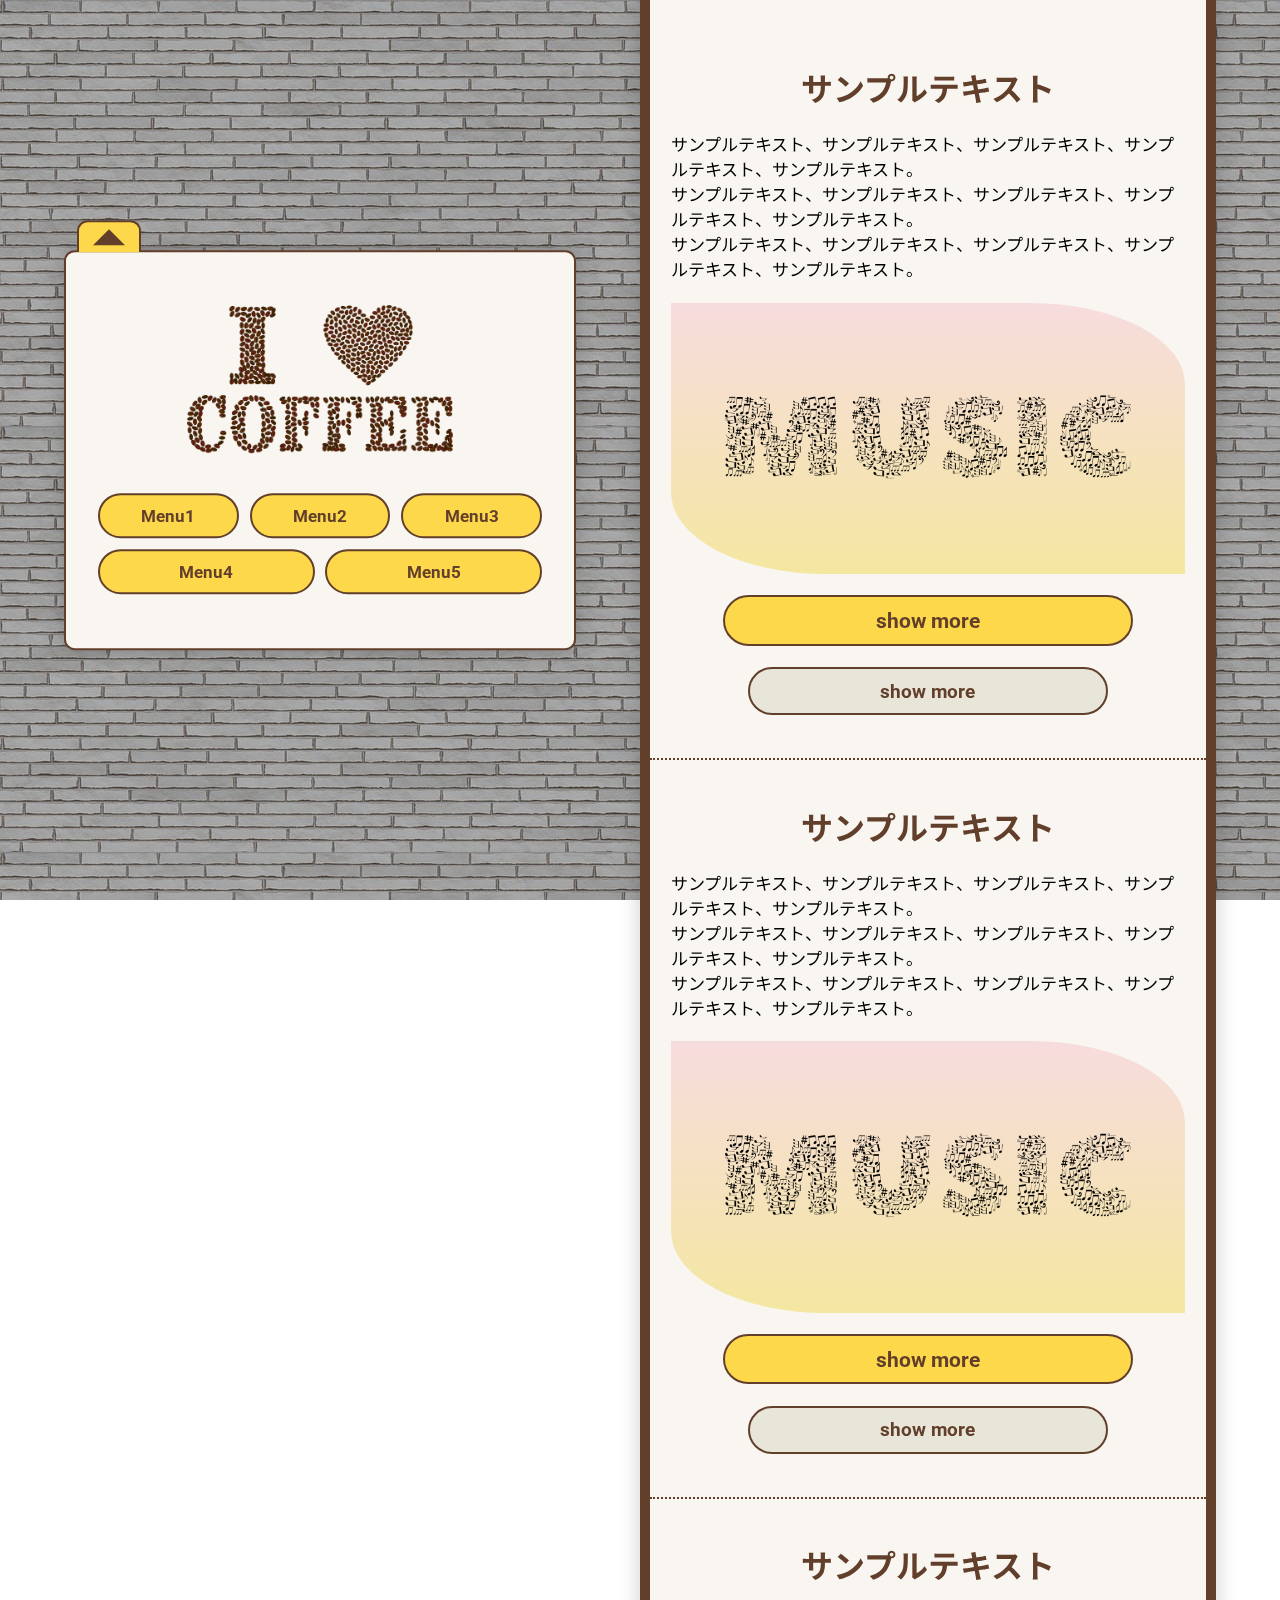
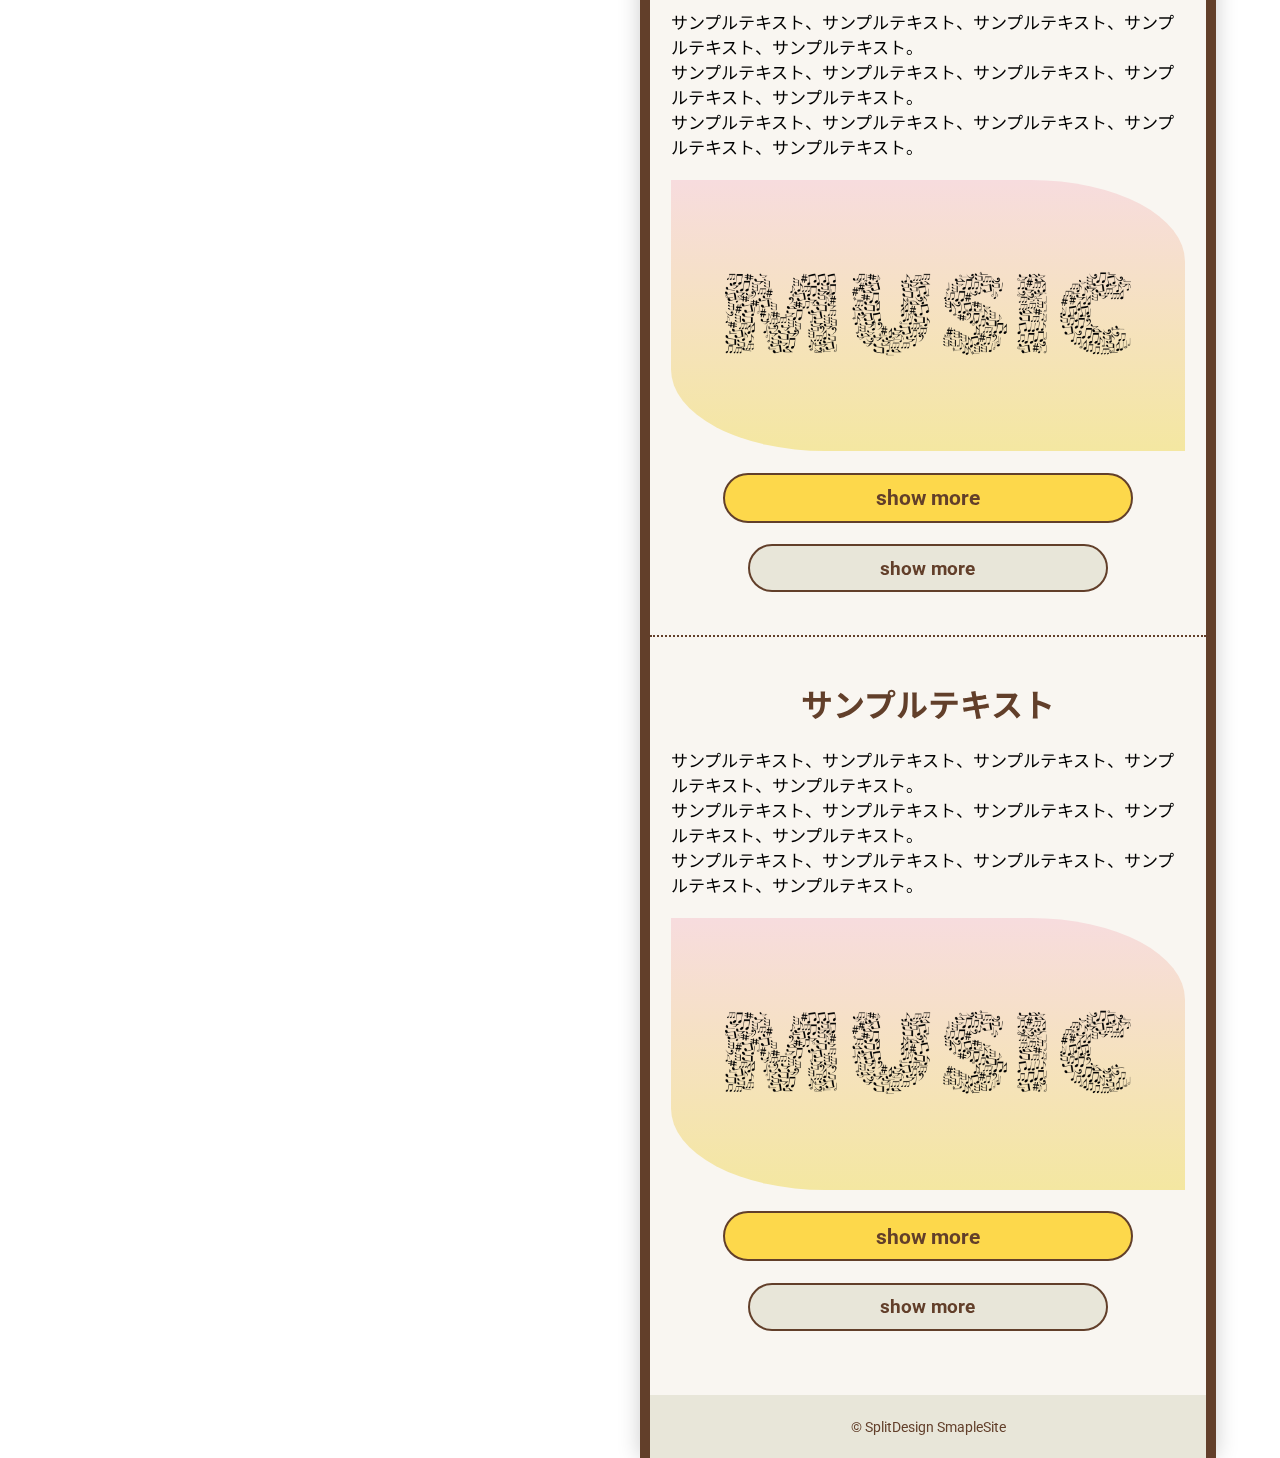
==== particle/index.htm @ b9b0588c "creat partice paturn" ====
<!DOCTYPE html>
<html lang="ja">
<head>
  <meta charset="UTF-8">
  <meta name="viewport" content="width=device-width, initial-scale=1.0">
  <title>SplitDesign</title>

  <link rel="stylesheet" href="https://cdn.jsdelivr.net/npm/yakuhanjp@3.4.1/dist/css/yakuhanjp.css">
  <link rel="preconnect" href="https://fonts.googleapis.com">
  <link rel="preconnect" href="https://fonts.gstatic.com" crossorigin>
  <link href="https://fonts.googleapis.com/css2?family=Noto+Sans+JP:wght@400;700&family=Roboto:wght@400;700&display=swap" rel="stylesheet">
  <link rel="stylesheet" href="./css/style.css">
</head>
<body>

  <div id="particles-js"></div>

  <!-- splitHdr[S] -->
  <header class="splitHdr">
    <div class="splitHdrSpBtn"></div>
    <div class="splitHdr_logo">
      <h1>
        <picture>
          <source media="(min-width: 901px)" srcset="./img/love-1759137_1280.png">
          <img src="" alt="i love coffee">
        </picture>
      </h1>
    </div>
    <nav class="splitHdrNav">
      <ul>
        <li><a class="apllyBtn" href="">Menu1</a></li>
        <li><a class="apllyBtn" href="">Menu2</a></li>
        <li><a class="apllyBtn" href="">Menu3</a></li>
        <li><a class="apllyBtn" href="">Menu4</a></li>
        <li><a class="apllyBtn" href="">Menu5</a></li>
      </ul>
    </nav>
  </header>
  <!-- splitHdr[E] -->

  <!-- splitContents[S] -->
  <div class="splitContents">
    <main class="splitMain">
      <div class="mv">
        <div class="mvText">
          <picture>
            <source media="(max-width: 900px)" srcset="./img/love-1759137_1280_sp.png">
            <img src="" alt="i love coffee">
          </picture>
        </div>
      </div>
      <section class="splitSec sec01">
        <h2 class="splitSecTtl">サンプルテキスト</h2>
        <div class="splitSecBlk">
          <p>サンプルテキスト、サンプルテキスト、サンプルテキスト、サンプルテキスト、サンプルテキスト。</p>
          <p>サンプルテキスト、サンプルテキスト、サンプルテキスト、サンプルテキスト、サンプルテキスト。</p>
          <p>サンプルテキスト、サンプルテキスト、サンプルテキスト、サンプルテキスト、サンプルテキスト。</p>
        </div>
        <div class="splitSecBlk">
          <div class="sec01img">
            <img src="./img/abstract-2099064_1280.png" alt="Music">
          </div>
        </div>
        <div class="splitSecBlk">
          <a href="" class="apllyBtn">show more</a>
        </div>
        <div class="splitSecBlk">
          <a href="" class="apllyBtn is-second">show more</a>
        </div>
      </section>
      <section class="splitSec sec01">
        <h2 class="splitSecTtl">サンプルテキスト</h2>
        <div class="splitSecBlk">
          <p>サンプルテキスト、サンプルテキスト、サンプルテキスト、サンプルテキスト、サンプルテキスト。</p>
          <p>サンプルテキスト、サンプルテキスト、サンプルテキスト、サンプルテキスト、サンプルテキスト。</p>
          <p>サンプルテキスト、サンプルテキスト、サンプルテキスト、サンプルテキスト、サンプルテキスト。</p>
        </div>
        <div class="splitSecBlk">
          <div class="sec01img">
            <img src="./img/abstract-2099064_1280.png" alt="Music">
          </div>
        </div>
        <div class="splitSecBlk">
          <a href="" class="apllyBtn">show more</a>
        </div>
        <div class="splitSecBlk">
          <a href="" class="apllyBtn is-second">show more</a>
        </div>
      </section>
      <section class="splitSec sec01">
        <h2 class="splitSecTtl">サンプルテキスト</h2>
        <div class="splitSecBlk">
          <p>サンプルテキスト、サンプルテキスト、サンプルテキスト、サンプルテキスト、サンプルテキスト。</p>
          <p>サンプルテキスト、サンプルテキスト、サンプルテキスト、サンプルテキスト、サンプルテキスト。</p>
          <p>サンプルテキスト、サンプルテキスト、サンプルテキスト、サンプルテキスト、サンプルテキスト。</p>
        </div>
        <div class="splitSecBlk">
          <div class="sec01img">
            <img src="./img/abstract-2099064_1280.png" alt="Music">
          </div>
        </div>
        <div class="splitSecBlk">
          <a href="" class="apllyBtn">show more</a>
        </div>
        <div class="splitSecBlk">
          <a href="" class="apllyBtn is-second">show more</a>
        </div>
      </section>
      <section class="splitSec sec01">
        <h2 class="splitSecTtl">サンプルテキスト</h2>
        <div class="splitSecBlk">
          <p>サンプルテキスト、サンプルテキスト、サンプルテキスト、サンプルテキスト、サンプルテキスト。</p>
          <p>サンプルテキスト、サンプルテキスト、サンプルテキスト、サンプルテキスト、サンプルテキスト。</p>
          <p>サンプルテキスト、サンプルテキスト、サンプルテキスト、サンプルテキスト、サンプルテキスト。</p>
        </div>
        <div class="splitSecBlk">
          <div class="sec01img">
            <img src="./img/abstract-2099064_1280.png" alt="Music">
          </div>
        </div>
        <div class="splitSecBlk">
          <a href="" class="apllyBtn">show more</a>
        </div>
        <div class="splitSecBlk">
          <a href="" class="apllyBtn is-second">show more</a>
        </div>
      </section>
    </main>

    <footer class="splitFtr">
      <small class="splitFtr_copy">&copy; SplitDesign SmapleSite</small>
    </footer>
  </div>
  <!-- splitContents[E] -->

  <script src="http://cdn.jsdelivr.net/particles.js/2.0.0/particles.min.js"></script>
  <script src="./js/main.js"></script>
</body>
</html>
---- particle/css/style.css ----
@charset "UTF-8";
* {
  margin: 0;
  padding: 0;
  box-sizing: border-box;
}

html {
  font-size: 0.8333333333vw;
}
@media screen and (max-width: 900px) {
  html {
    font-size: 1.6666666667vw;
  }
}
@media screen and (max-width: 600px) {
  html {
    font-size: 2.5641025641vw;
  }
}

body {
  font-size: 1.6rem;
  font-family: YakuHanJP, "Roboto", "Noto Sans JP", "Hiragino Sans", "Hiragino Kaku Gothic ProN", Meiryo, sans-serif;
  background: url(../img/wall-2933017_640.jpg) left top repeat;
  background-attachment: fixed;
}

ul, li {
  list-style: none;
}

img {
  width: 100%;
}

.apllyBtn {
  display: flex;
  align-items: center;
  justify-content: center;
  text-decoration: none;
  background: #623F2A;
  border: 0.2rem solid #623F2A;
  color: #623F2A;
  padding: 1rem 0;
  font-weight: bold;
  border-radius: 100vh;
  background: #FDD84B;
  transition: 0.3s;
}
.apllyBtn:hover {
  transform: scale(1.1);
}
.apllyBtn.is-second {
  background: #E8E6D9;
}

/* ===================================================
particles-js
=================================================== */
#particles-js {
  position: fixed; /*描画固定*/
  z-index: -1; /*描画を一番下に*/
  width: 100%;
  height: 100%;
  background: rgba(0, 0, 0, 0.3);
}

/* ===================================================
splitHdr
=================================================== */
.splitHdr {
  background: #F9F6F1;
  width: 40%;
  padding: 5rem 3rem;
  position: fixed;
  top: 50%;
  left: 5%;
  transform: translateY(-50%);
  border-radius: 1rem;
  border: 0.2rem solid #623F2A;
  box-shadow: 0 0 2rem rgba(0, 0, 0, 0.2);
}
@media screen and (max-width: 900px) {
  .splitHdr {
    width: 100%;
    position: fixed;
    top: 100%;
    left: 0;
    transform: translateY(-10%);
    padding: 2rem;
    transition: 0.3s;
  }
  .splitHdr.is-active {
    transform: translateY(-100%);
  }
  .splitHdr.is-active .splitHdrSpBtn::after {
    transform: translate(-50%, -50%) rotate(180deg);
  }
}

.splitHdrSpBtn {
  position: absolute;
  top: 0;
  left: 1rem;
  width: 6rem;
  height: 3rem;
  background: #FDD84B;
  transform: translateY(-100%);
  border: 0.2rem solid #623F2A;
  border-bottom: none;
  border-radius: 1rem 1rem 0 0;
  cursor: pointer;
}
.splitHdrSpBtn::after {
  content: "";
  position: absolute;
  top: 50%;
  left: 50%;
  transform: translate(-50%, -50%);
  border-left: 1.5rem solid rgba(0, 0, 0, 0);
  border-right: 1.5rem solid rgba(0, 0, 0, 0);
  border-bottom: 1.5rem solid #623F2A;
}

.splitHdr_logo {
  width: 60%;
  margin: 0 auto;
}
@media screen and (max-width: 900px) {
  .splitHdr_logo {
    display: none;
  }
}

.splitHdrNav {
  margin-top: 3rem;
}
@media screen and (max-width: 900px) {
  .splitHdrNav {
    margin-top: 0;
  }
}
.splitHdrNav ul {
  display: flex;
  flex-wrap: wrap;
  gap: 1rem;
}
.splitHdrNav li {
  width: calc((100% - 2rem) / 3);
}
.splitHdrNav li:nth-child(n+4) {
  width: calc((100% - 1rem) / 2);
}

/* ===================================================
splitContents
=================================================== */
.splitContents {
  width: 45%;
  margin-left: auto;
  margin-right: 5%;
  background: #F9F6F1;
  border-left: 1rem solid #623F2A;
  border-right: 1rem solid #623F2A;
  box-shadow: 0 0 2rem rgba(0, 0, 0, 0.2);
}
@media screen and (max-width: 900px) {
  .splitContents {
    width: 80%;
    margin-left: auto;
    margin-right: auto;
  }
}
@media screen and (max-width: 600px) {
  .splitContents {
    width: 100%;
    border-left: none;
    border-right: none;
  }
}

/* ===================================================
splitMain
=================================================== */
.splitMain {
  padding: 2rem 0;
}

/* ===================================================
mv
=================================================== */
.mv {
  padding: 4rem 2rem 2rem;
}
@media screen and (min-width: 901px) {
  .mv {
    display: none;
  }
}

.mvText {
  text-align: center;
}
.mvText img {
  width: 60%;
}

/* ===================================================
splitSec
=================================================== */
.splitSec {
  padding: 4rem 2rem;
}
.splitSec + .splitSec {
  border-top: 0.2rem dotted #623F2A;
}
.splitSec .apllyBtn {
  width: 80%;
  font-size: 2rem;
  margin: 0 auto;
}
.splitSec .apllyBtn.is-second {
  font-size: 1.8rem;
  width: 70%;
}

.splitSecTtl {
  font-size: 3rem;
  text-align: center;
  color: #623F2A;
}

.splitSecBlk {
  margin-top: 2rem;
}

.sec01img {
  background: linear-gradient(#F7DCDE, #F4E7A1);
  padding: 3rem 5rem;
  border-radius: 0 30%;
}

/* ===================================================
splitFtr
=================================================== */
.splitFtr {
  background: #E8E6D9;
  color: #623F2A;
  padding: 2rem;
  text-align: center;
}/*# sourceMappingURL=style.css.map */
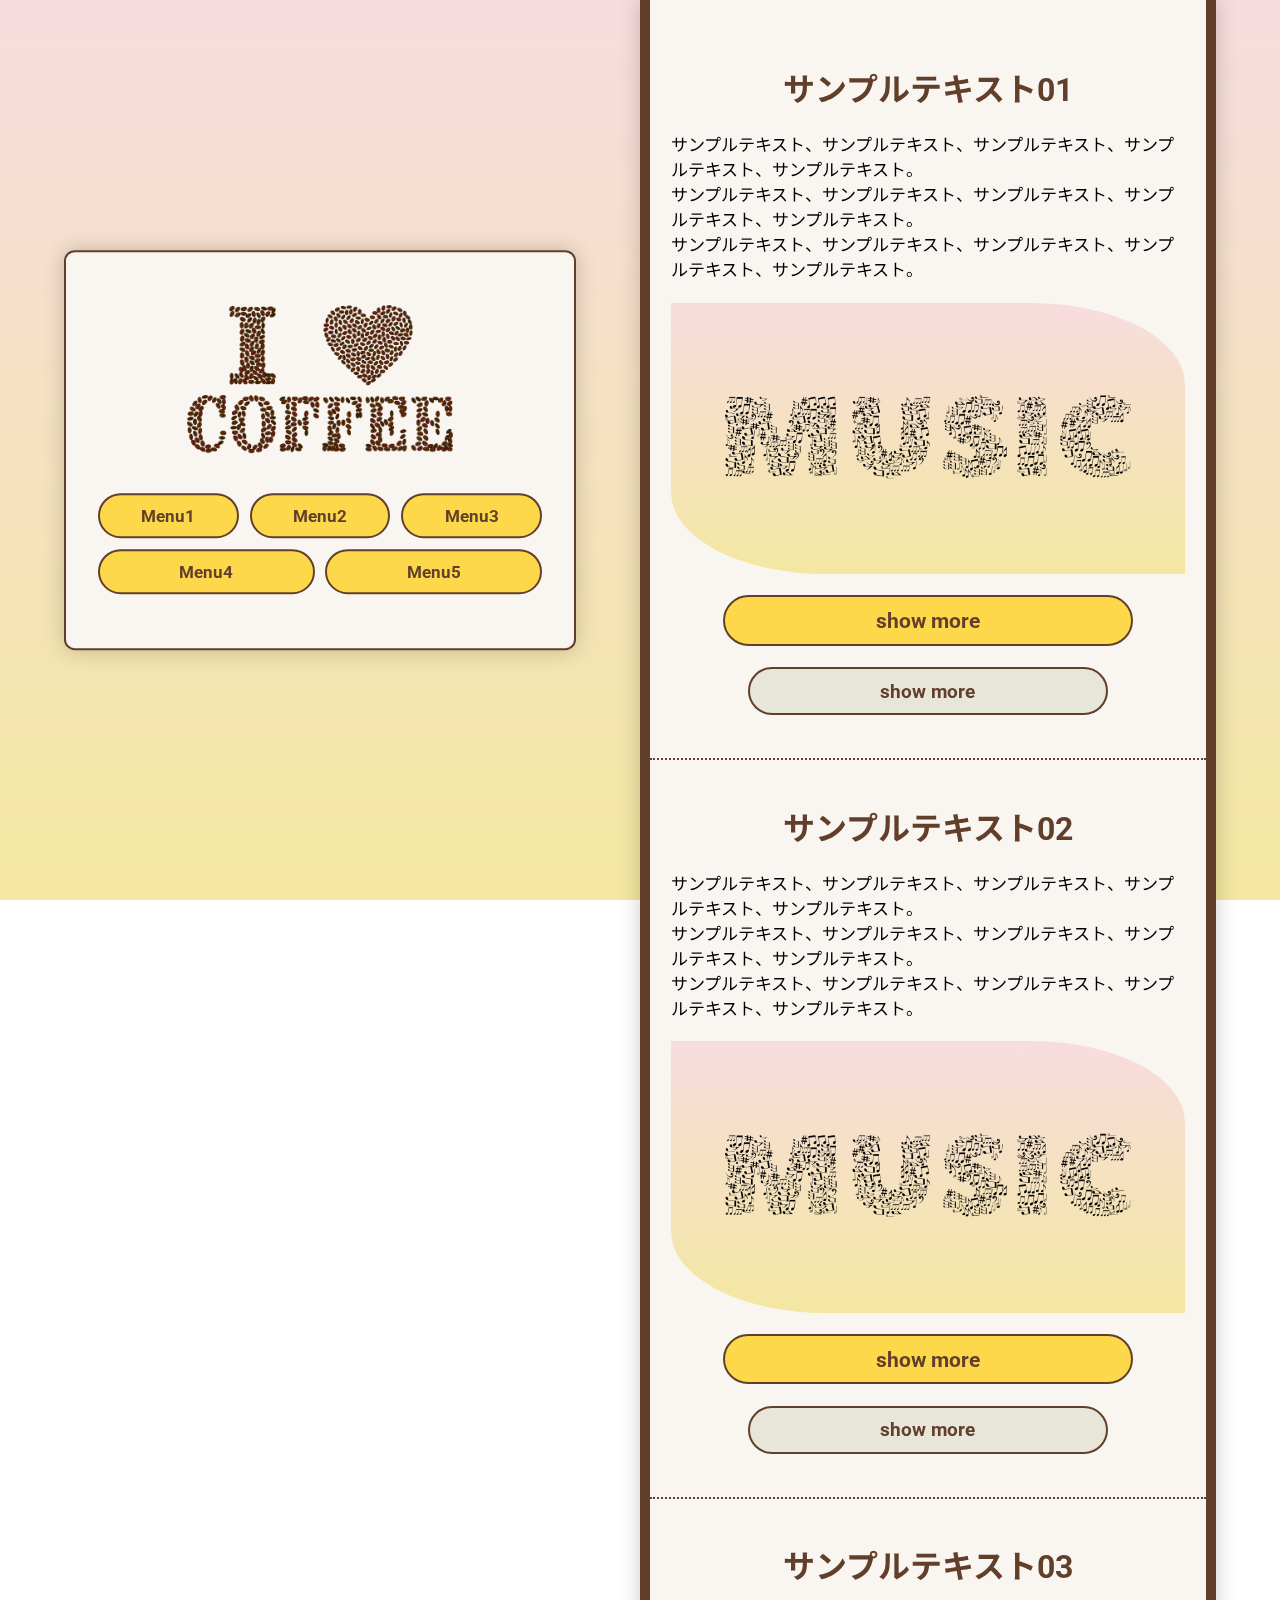
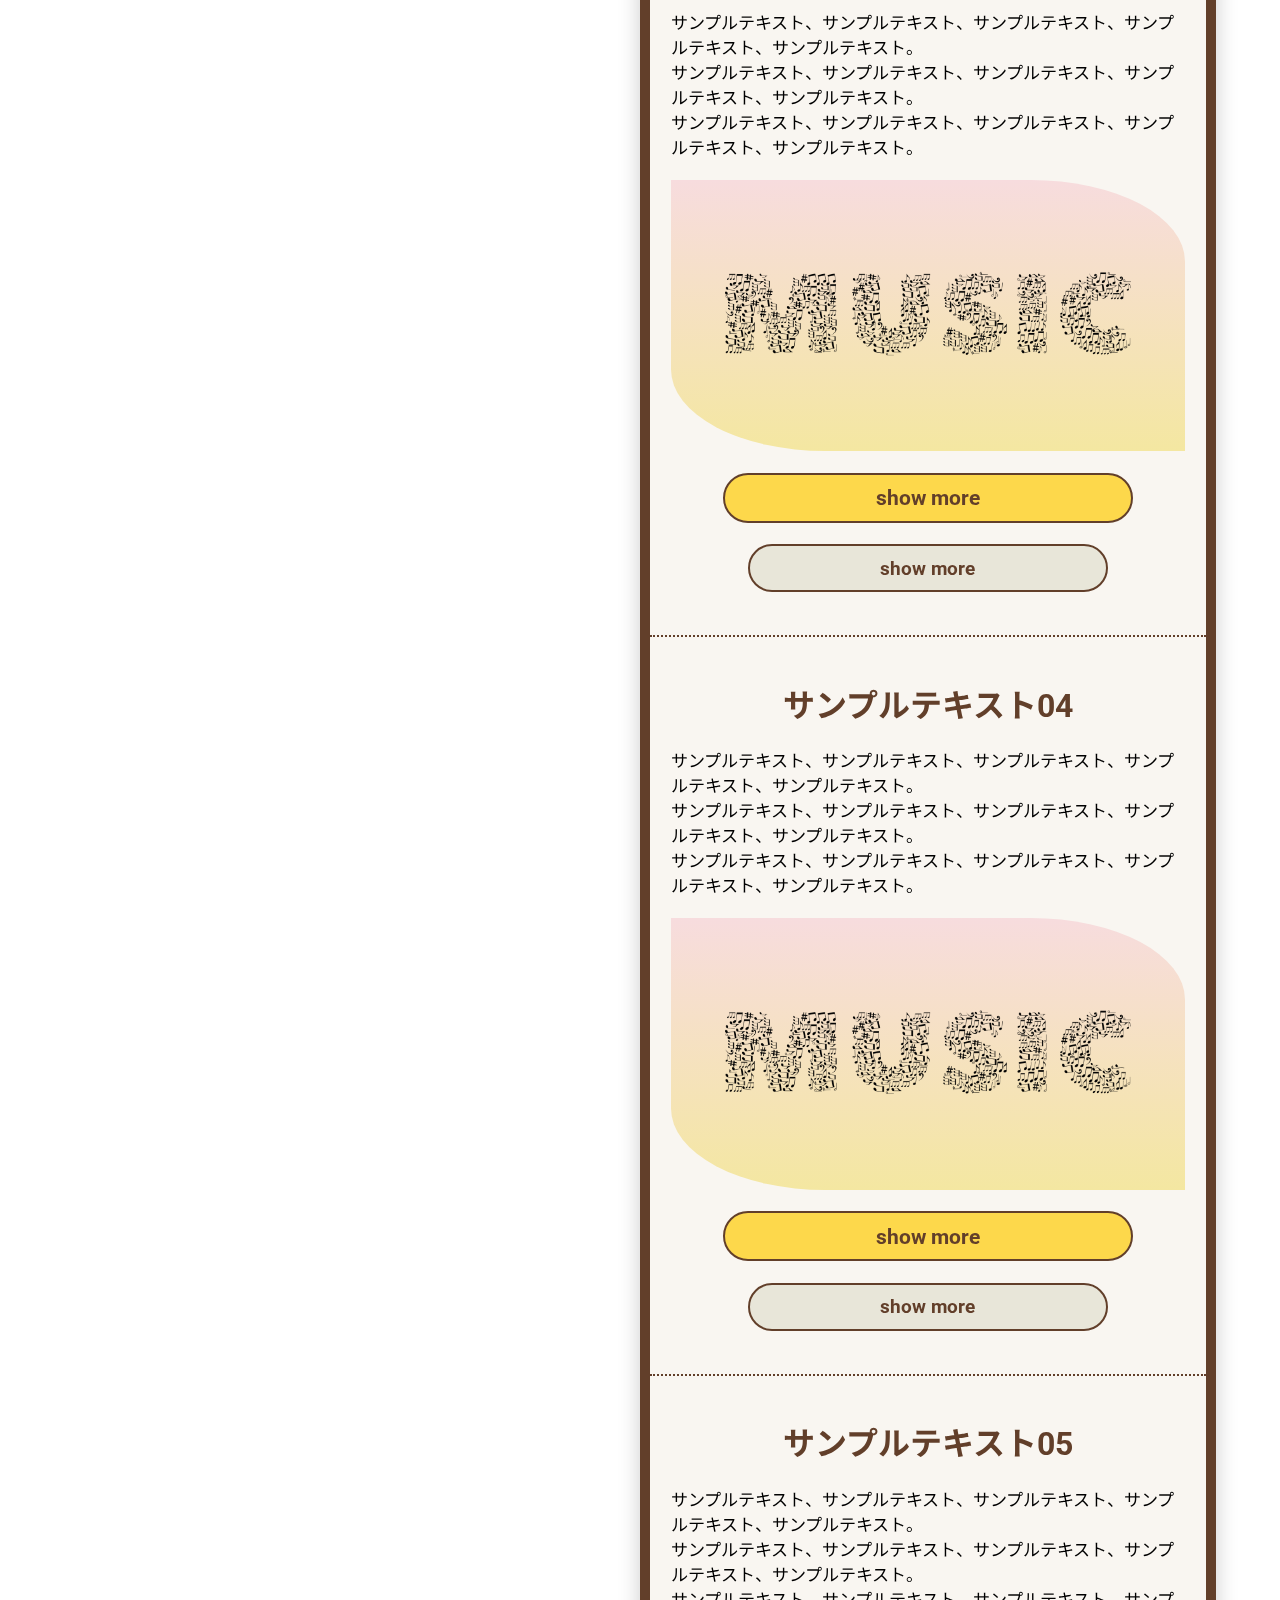
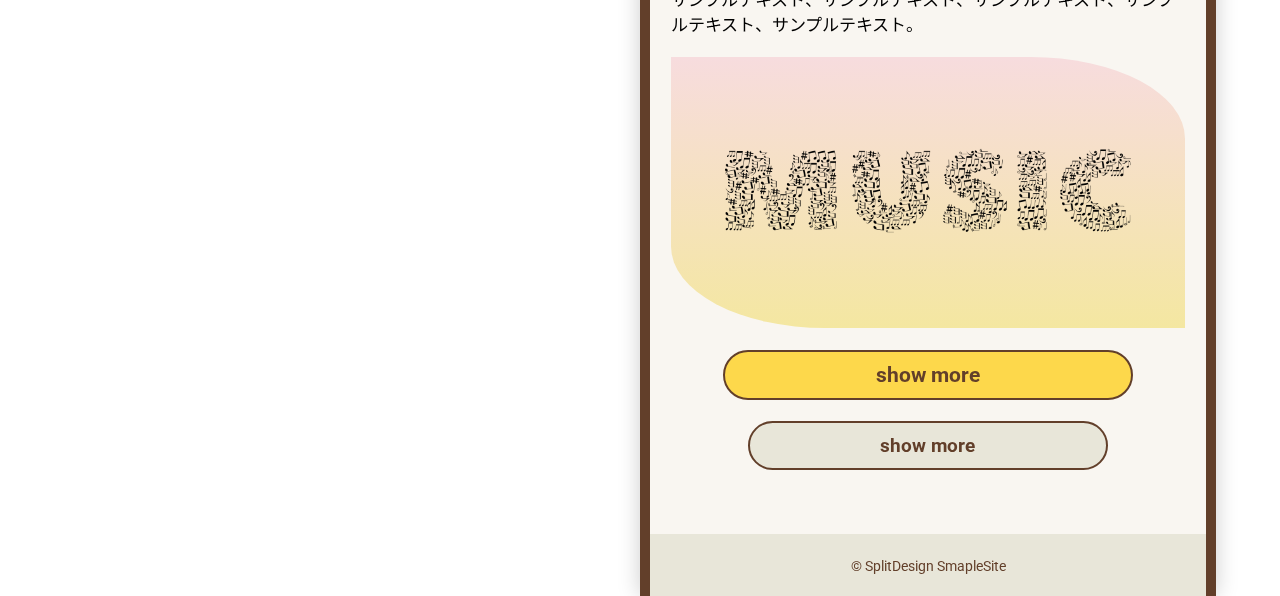
==== commit 9a36afb8: "Update Particle img pattern" ====
--- a/particle/index.htm
+++ b/particle/index.htm
@@ -28,11 +28,11 @@
     </div>
     <nav class="splitHdrNav">
       <ul>
-        <li><a class="apllyBtn" href="">Menu1</a></li>
-        <li><a class="apllyBtn" href="">Menu2</a></li>
-        <li><a class="apllyBtn" href="">Menu3</a></li>
-        <li><a class="apllyBtn" href="">Menu4</a></li>
-        <li><a class="apllyBtn" href="">Menu5</a></li>
+        <li><a class="apllyBtn" href="#sec01">Menu1</a></li>
+        <li><a class="apllyBtn" href="#sec02">Menu2</a></li>
+        <li><a class="apllyBtn" href="#sec03">Menu3</a></li>
+        <li><a class="apllyBtn" href="#sec04">Menu4</a></li>
+        <li><a class="apllyBtn" href="#sec05">Menu5</a></li>
       </ul>
     </nav>
   </header>
@@ -49,8 +49,8 @@
           </picture>
         </div>
       </div>
-      <section class="splitSec sec01">
-        <h2 class="splitSecTtl">サンプルテキスト</h2>
+      <section class="splitSec" id="sec01">
+        <h2 class="splitSecTtl">サンプルテキスト01</h2>
         <div class="splitSecBlk">
           <p>サンプルテキスト、サンプルテキスト、サンプルテキスト、サンプルテキスト、サンプルテキスト。</p>
           <p>サンプルテキスト、サンプルテキスト、サンプルテキスト、サンプルテキスト、サンプルテキスト。</p>
@@ -68,8 +68,8 @@
           <a href="" class="apllyBtn is-second">show more</a>
         </div>
       </section>
-      <section class="splitSec sec01">
-        <h2 class="splitSecTtl">サンプルテキスト</h2>
+      <section class="splitSec" id="sec02">
+        <h2 class="splitSecTtl">サンプルテキスト02</h2>
         <div class="splitSecBlk">
           <p>サンプルテキスト、サンプルテキスト、サンプルテキスト、サンプルテキスト、サンプルテキスト。</p>
           <p>サンプルテキスト、サンプルテキスト、サンプルテキスト、サンプルテキスト、サンプルテキスト。</p>
@@ -87,8 +87,8 @@
           <a href="" class="apllyBtn is-second">show more</a>
         </div>
       </section>
-      <section class="splitSec sec01">
-        <h2 class="splitSecTtl">サンプルテキスト</h2>
+      <section class="splitSec" id="sec03">
+        <h2 class="splitSecTtl">サンプルテキスト03</h2>
         <div class="splitSecBlk">
           <p>サンプルテキスト、サンプルテキスト、サンプルテキスト、サンプルテキスト、サンプルテキスト。</p>
           <p>サンプルテキスト、サンプルテキスト、サンプルテキスト、サンプルテキスト、サンプルテキスト。</p>
@@ -106,8 +106,27 @@
           <a href="" class="apllyBtn is-second">show more</a>
         </div>
       </section>
-      <section class="splitSec sec01">
-        <h2 class="splitSecTtl">サンプルテキスト</h2>
+      <section class="splitSec" id="sec04">
+        <h2 class="splitSecTtl">サンプルテキスト04</h2>
+        <div class="splitSecBlk">
+          <p>サンプルテキスト、サンプルテキスト、サンプルテキスト、サンプルテキスト、サンプルテキスト。</p>
+          <p>サンプルテキスト、サンプルテキスト、サンプルテキスト、サンプルテキスト、サンプルテキスト。</p>
+          <p>サンプルテキスト、サンプルテキスト、サンプルテキスト、サンプルテキスト、サンプルテキスト。</p>
+        </div>
+        <div class="splitSecBlk">
+          <div class="sec01img">
+            <img src="./img/abstract-2099064_1280.png" alt="Music">
+          </div>
+        </div>
+        <div class="splitSecBlk">
+          <a href="" class="apllyBtn">show more</a>
+        </div>
+        <div class="splitSecBlk">
+          <a href="" class="apllyBtn is-second">show more</a>
+        </div>
+      </section>
+      <section class="splitSec" id="sec05">
+        <h2 class="splitSecTtl">サンプルテキスト05</h2>
         <div class="splitSecBlk">
           <p>サンプルテキスト、サンプルテキスト、サンプルテキスト、サンプルテキスト、サンプルテキスト。</p>
           <p>サンプルテキスト、サンプルテキスト、サンプルテキスト、サンプルテキスト、サンプルテキスト。</p>
@@ -133,7 +152,10 @@
   </div>
   <!-- splitContents[E] -->
 
+  <script src="https://code.jquery.com/jquery-3.7.1.min.js" integrity="sha256-/JqT3SQfawRcv/BIHPThkBvs0OEvtFFmqPF/lYI/Cxo=" crossorigin="anonymous"></script>
   <script src="http://cdn.jsdelivr.net/particles.js/2.0.0/particles.min.js"></script>
   <script src="./js/main.js"></script>
+  <script src="./js/particle_polygon.js"></script>
+  <!-- <script src="./js/particle_img.js"></script> -->
 </body>
 </html>--- a/particle/css/style.css
+++ b/particle/css/style.css
@@ -1,4 +1,3 @@
-@charset "UTF-8";
 * {
   margin: 0;
   padding: 0;
@@ -22,7 +21,7 @@
 body {
   font-size: 1.6rem;
   font-family: YakuHanJP, "Roboto", "Noto Sans JP", "Hiragino Sans", "Hiragino Kaku Gothic ProN", Meiryo, sans-serif;
-  background: url(../img/wall-2933017_640.jpg) left top repeat;
+  background: linear-gradient(#F7DCDE, #F4E7A1);
   background-attachment: fixed;
 }
 
@@ -59,11 +58,15 @@
 particles-js
 =================================================== */
 #particles-js {
-  position: fixed; /*描画固定*/
-  z-index: -1; /*描画を一番下に*/
+  position: fixed;
+  z-index: -1;
   width: 100%;
   height: 100%;
-  background: rgba(0, 0, 0, 0.3);
+}
+@media screen and (max-width: 600px) {
+  #particles-js {
+    display: none;
+  }
 }
 
 /* ===================================================
@@ -99,28 +102,30 @@
   }
 }
 
-.splitHdrSpBtn {
-  position: absolute;
-  top: 0;
-  left: 1rem;
-  width: 6rem;
-  height: 3rem;
-  background: #FDD84B;
-  transform: translateY(-100%);
-  border: 0.2rem solid #623F2A;
-  border-bottom: none;
-  border-radius: 1rem 1rem 0 0;
-  cursor: pointer;
-}
-.splitHdrSpBtn::after {
-  content: "";
-  position: absolute;
-  top: 50%;
-  left: 50%;
-  transform: translate(-50%, -50%);
-  border-left: 1.5rem solid rgba(0, 0, 0, 0);
-  border-right: 1.5rem solid rgba(0, 0, 0, 0);
-  border-bottom: 1.5rem solid #623F2A;
+@media screen and (max-width: 900px) {
+  .splitHdrSpBtn {
+    position: absolute;
+    top: 0;
+    left: 1rem;
+    width: 6rem;
+    height: 3rem;
+    background: #FDD84B;
+    transform: translateY(-100%);
+    border: 0.2rem solid #623F2A;
+    border-bottom: none;
+    border-radius: 1rem 1rem 0 0;
+    cursor: pointer;
+  }
+  .splitHdrSpBtn::after {
+    content: "";
+    position: absolute;
+    top: 50%;
+    left: 50%;
+    transform: translate(-50%, -50%);
+    border-left: 1.5rem solid rgba(0, 0, 0, 0);
+    border-right: 1.5rem solid rgba(0, 0, 0, 0);
+    border-bottom: 1.5rem solid #623F2A;
+  }
 }
 
 .splitHdr_logo {
@@ -249,4 +254,9 @@
   color: #623F2A;
   padding: 2rem;
   text-align: center;
+}
+@media screen and (max-width: 900px) {
+  .splitFtr {
+    padding: 2rem 2rem 3rem;
+  }
 }/*# sourceMappingURL=style.css.map */